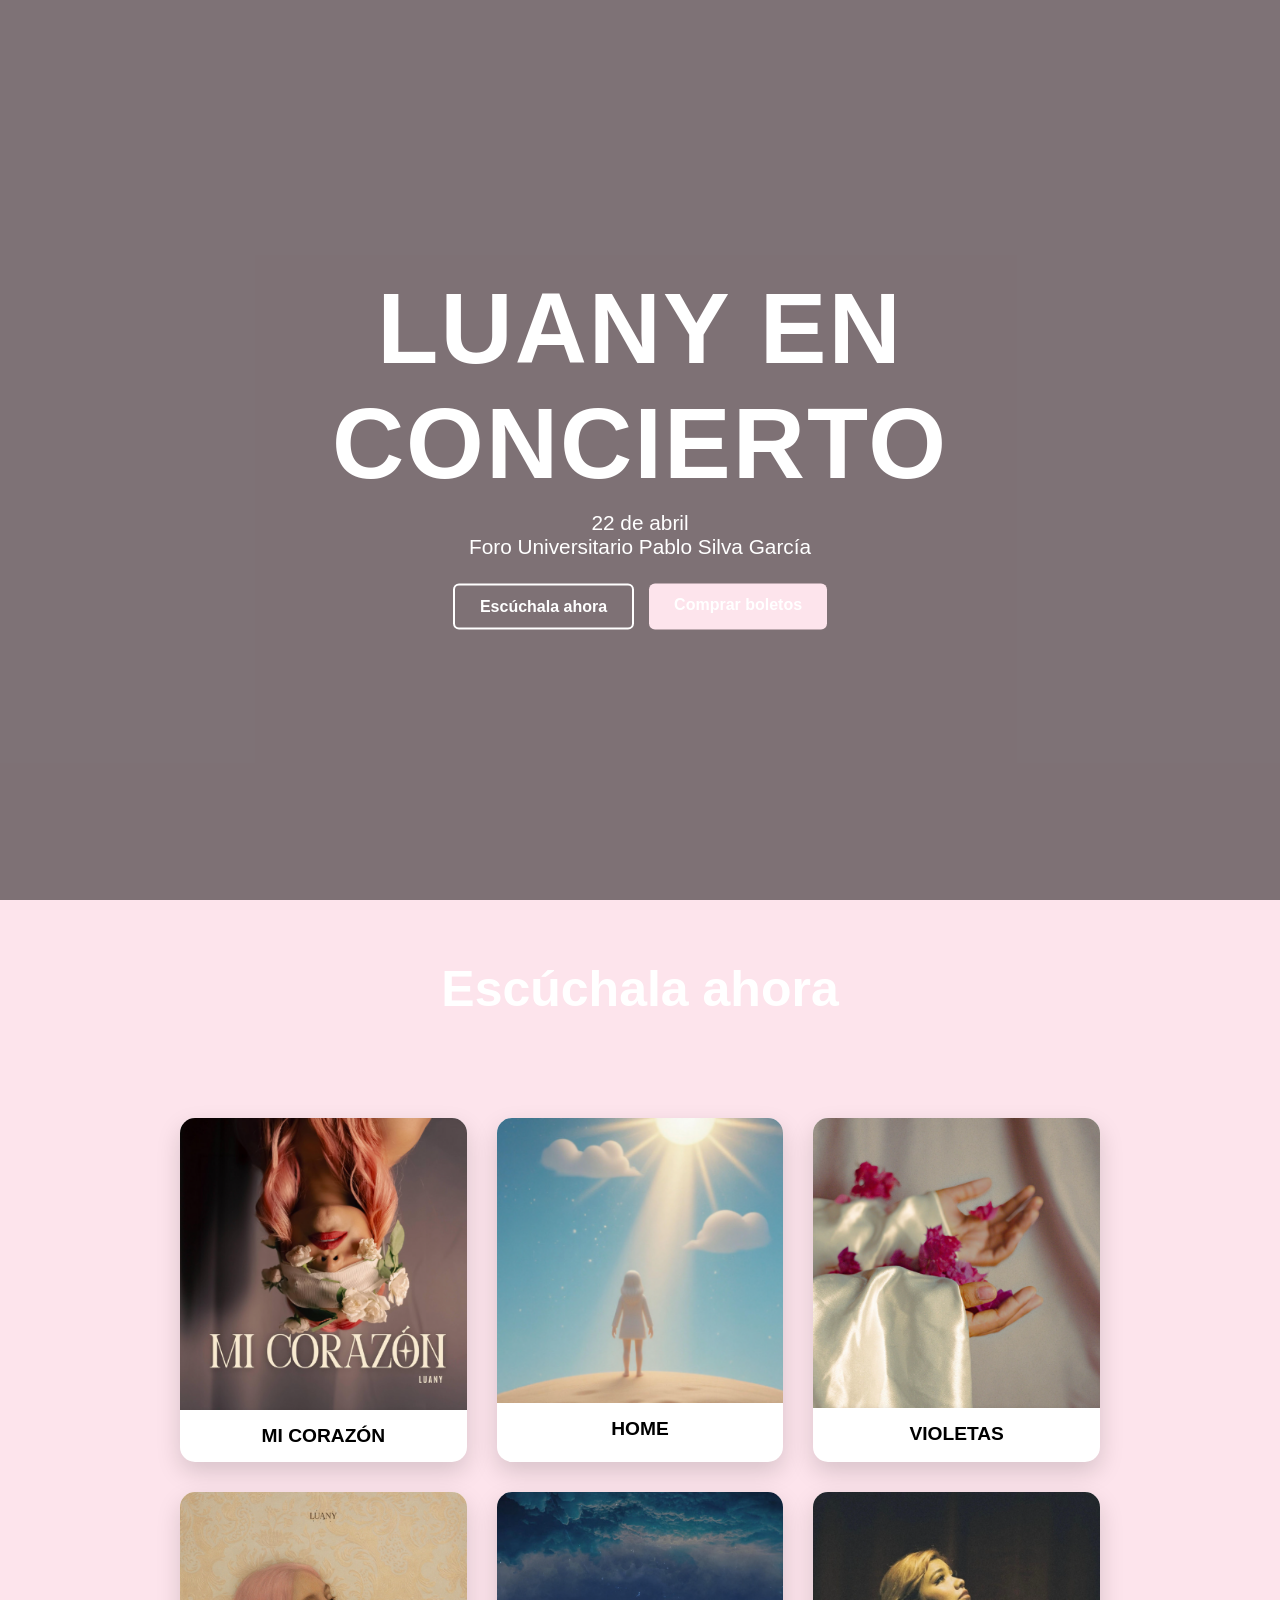
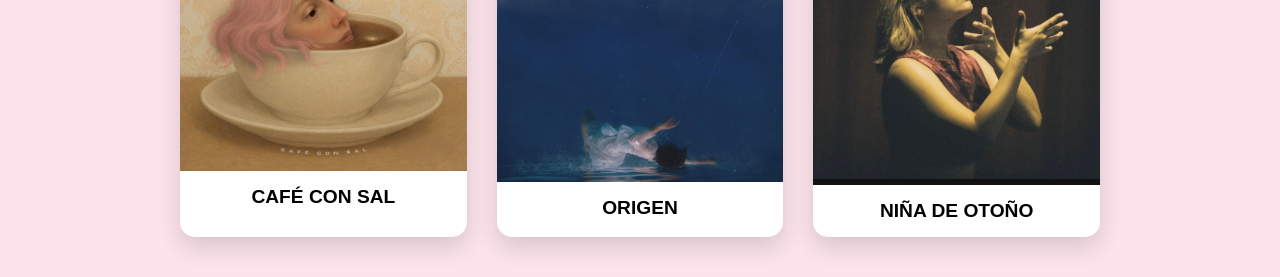
==== index.html @ 310a6f58 "index" ====
<!DOCTYPE html>
<html lang="es">
<head>
  <meta charset="UTF-8">
  <title>LUANY en Concierto</title>
  <meta name="viewport" content="width=device-width, initial-scale=1.0">

  <!-- CSS PRINCIPAL -->
  <link rel="stylesheet" href="styles/index.css">
</head>

<body>

  <!-- HEADER -->
  <header class="header">
    <video autoplay muted loop playsinline>
      <source src="images/video lu.mp4" type="video/mp4">
    </video>

    <div class="header-content">
      <h1>LUANY EN CONCIERTO</h1>
      <p>22 de abril<br>Foro Universitario Pablo Silva García</p>

      <div class="header-buttons">
        <a href="https://open.spotify.com/intl-es/artist/0pPDOq3urWHuXjQdTYVcab" target="_blank" class="btn btn-outline">
          Escúchala ahora
        </a>

        <a href="https://tusboletos.com" target="_blank" class="btn btn-solid">
          Comprar boletos
        </a>
      </div>
    </div>
  </header>

  <!-- SPOTIFY -->
  <section class="spotify-section">
    <h2>Escúchala ahora</h2>
  </section>

  <!-- BOXES -->
  <section class="boxes">

    <a href="https://open.spotify.com/intl-es/track/0FovSrwJq5ePSqWp1mTcDN" class="box">
      <img src="images/Mi corazon.png">
      <h3>MI CORAZÓN</h3>
    </a>

    <a href="https://open.spotify.com/intl-es/track/5P07LDV1emqJUY5qJsvNYA" class="box">
      <img src="images/home.png">
      <h3>HOME</h3>
    </a>

    <a href="https://open.spotify.com/intl-es/track/1ZY2Bf90O40gRVqHZzz78k" class="box">
      <img src="images/violetas.png">
      <h3>VIOLETAS</h3>
    </a>

    <a href="https://open.spotify.com/intl-es/track/6bkv3n73aaF5z6jUO8bYM9" class="box">
      <img src="images/café con sal.png">
      <h3>CAFÉ CON SAL</h3>
    </a>

    <a href="https://open.spotify.com/intl-es/track/3BKMckqT9OLmEzqIP6NJ6c" class="box">
      <img src="images/origen.png">
      <h3>ORIGEN</h3>
    </a>

    <a href="https://open.spotify.com/intl-es/track/6E2uSCe4YixjBWl4JBHFVh" class="box">
      <img src="images/Niña de otoño.png">
      <h3>NIÑA DE OTOÑO</h3>
    </a>

  </section>

</body>
</html>
---- styles/index.css ----
@import url('./blocks/header.css');
@import url('./blocks/buttons.css');
@import url('./blocks/spotify.css');
@import url('./blocks/boxes.css');
@import url('./blocks/responsive.css');

/* RESET GLOBAL */
* {
  margin: 0;
  padding: 0;
  box-sizing: border-box;
  font-family: Arial, sans-serif;
}

body {
  background: #fde4ec;
}
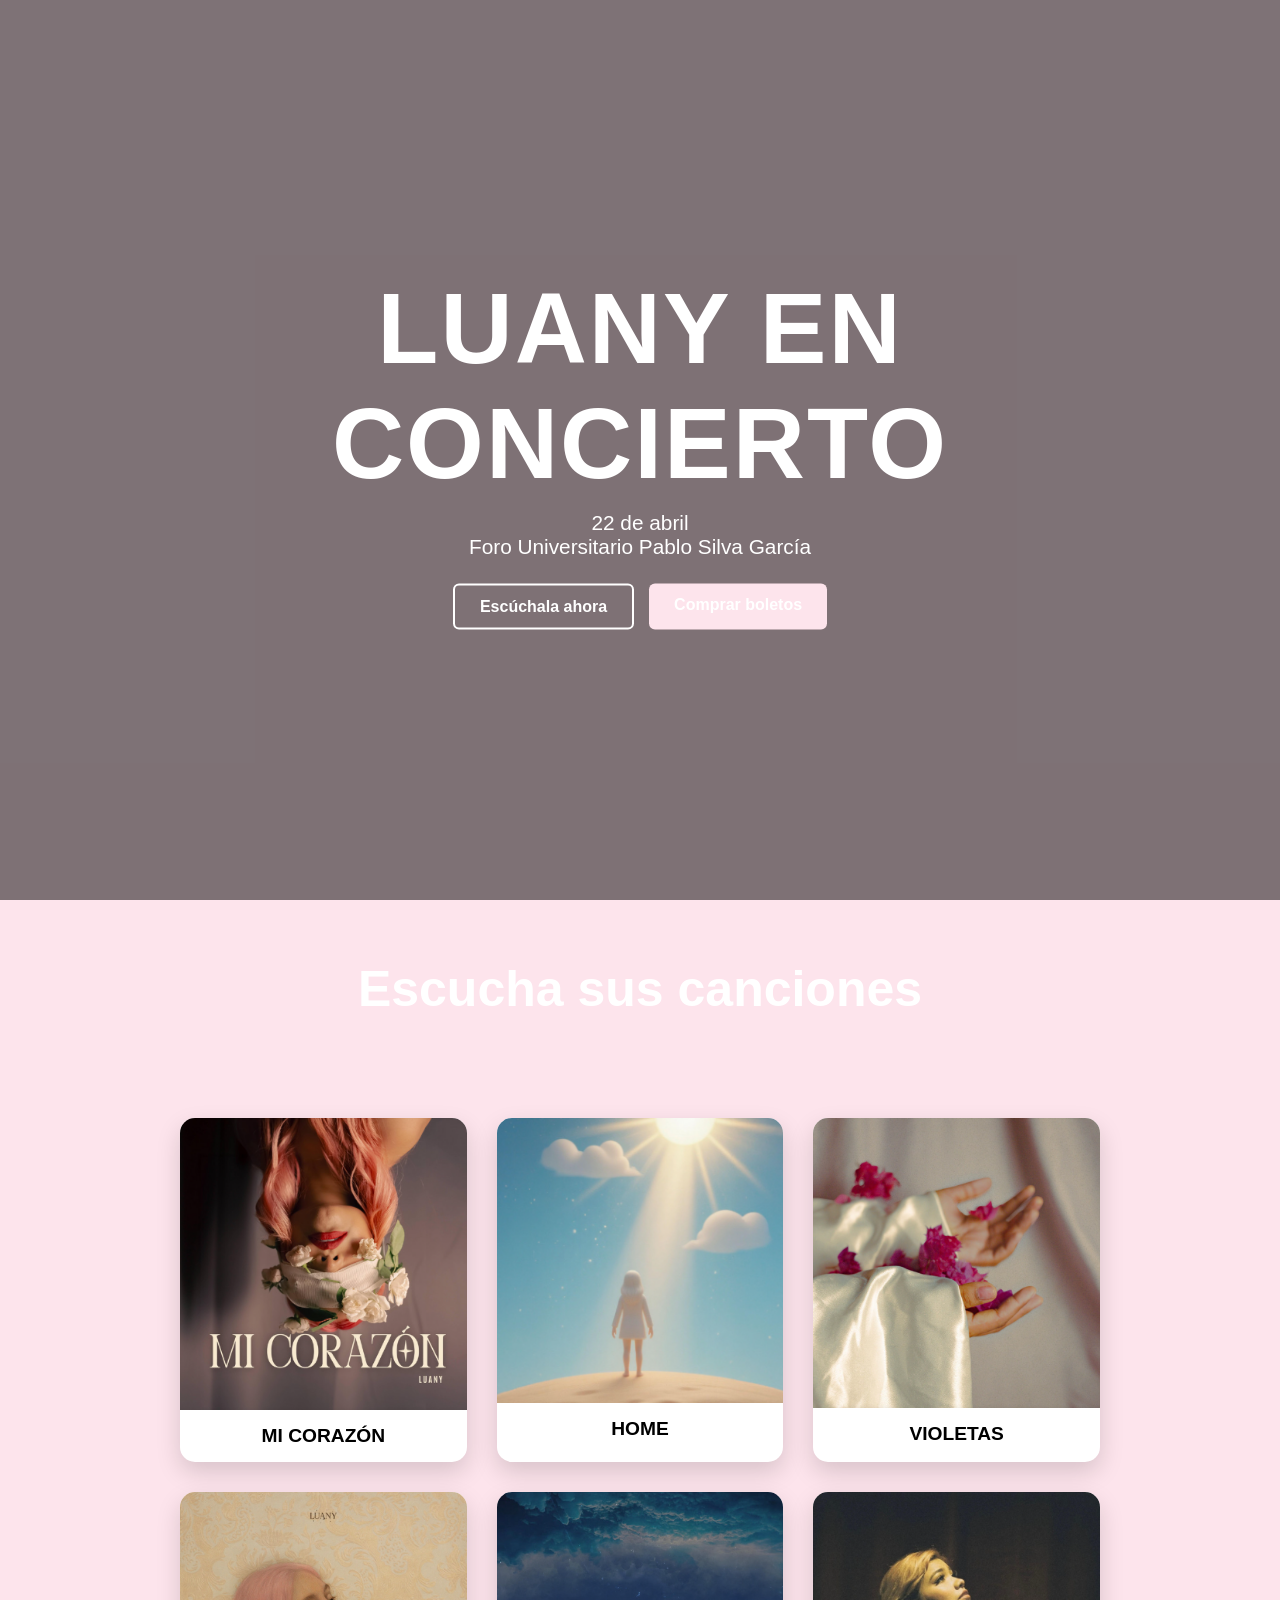
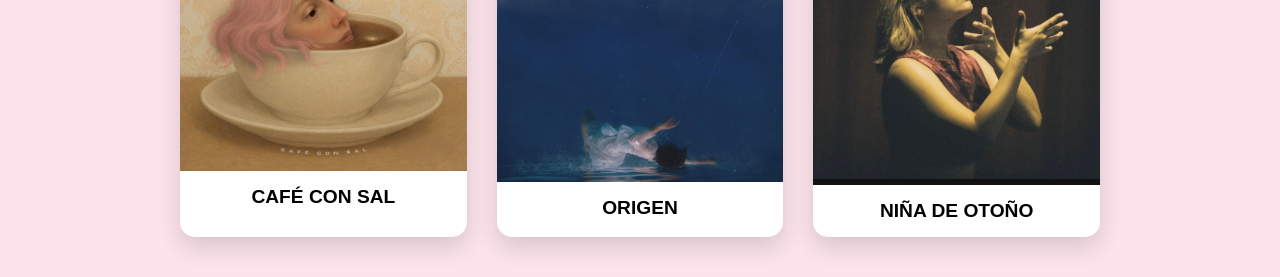
==== commit 5a55c4c2: "subheading" ====
--- a/index.html
+++ b/index.html
@@ -35,7 +35,7 @@
 
   <!-- SPOTIFY -->
   <section class="spotify-section">
-    <h2>Escúchala ahora</h2>
+    <h2>Escucha sus canciones</h2>
   </section>
 
   <!-- BOXES -->
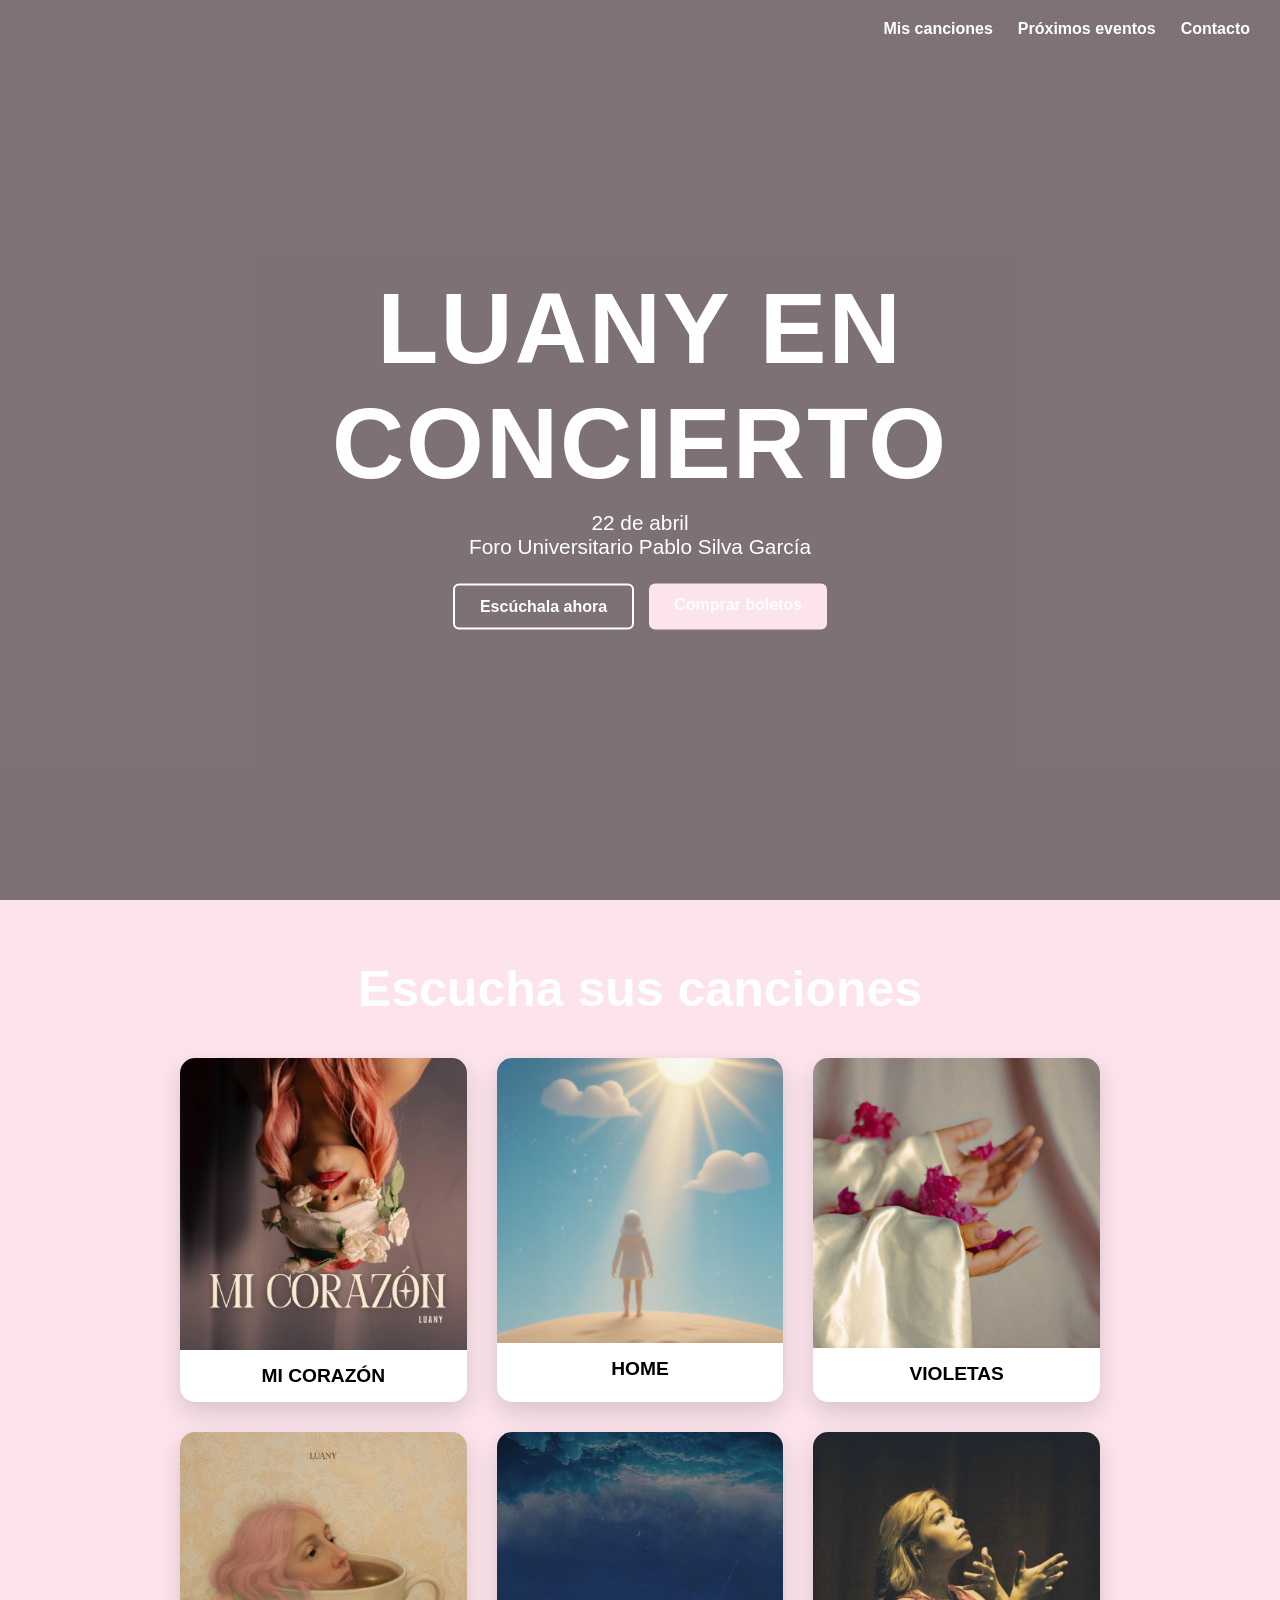
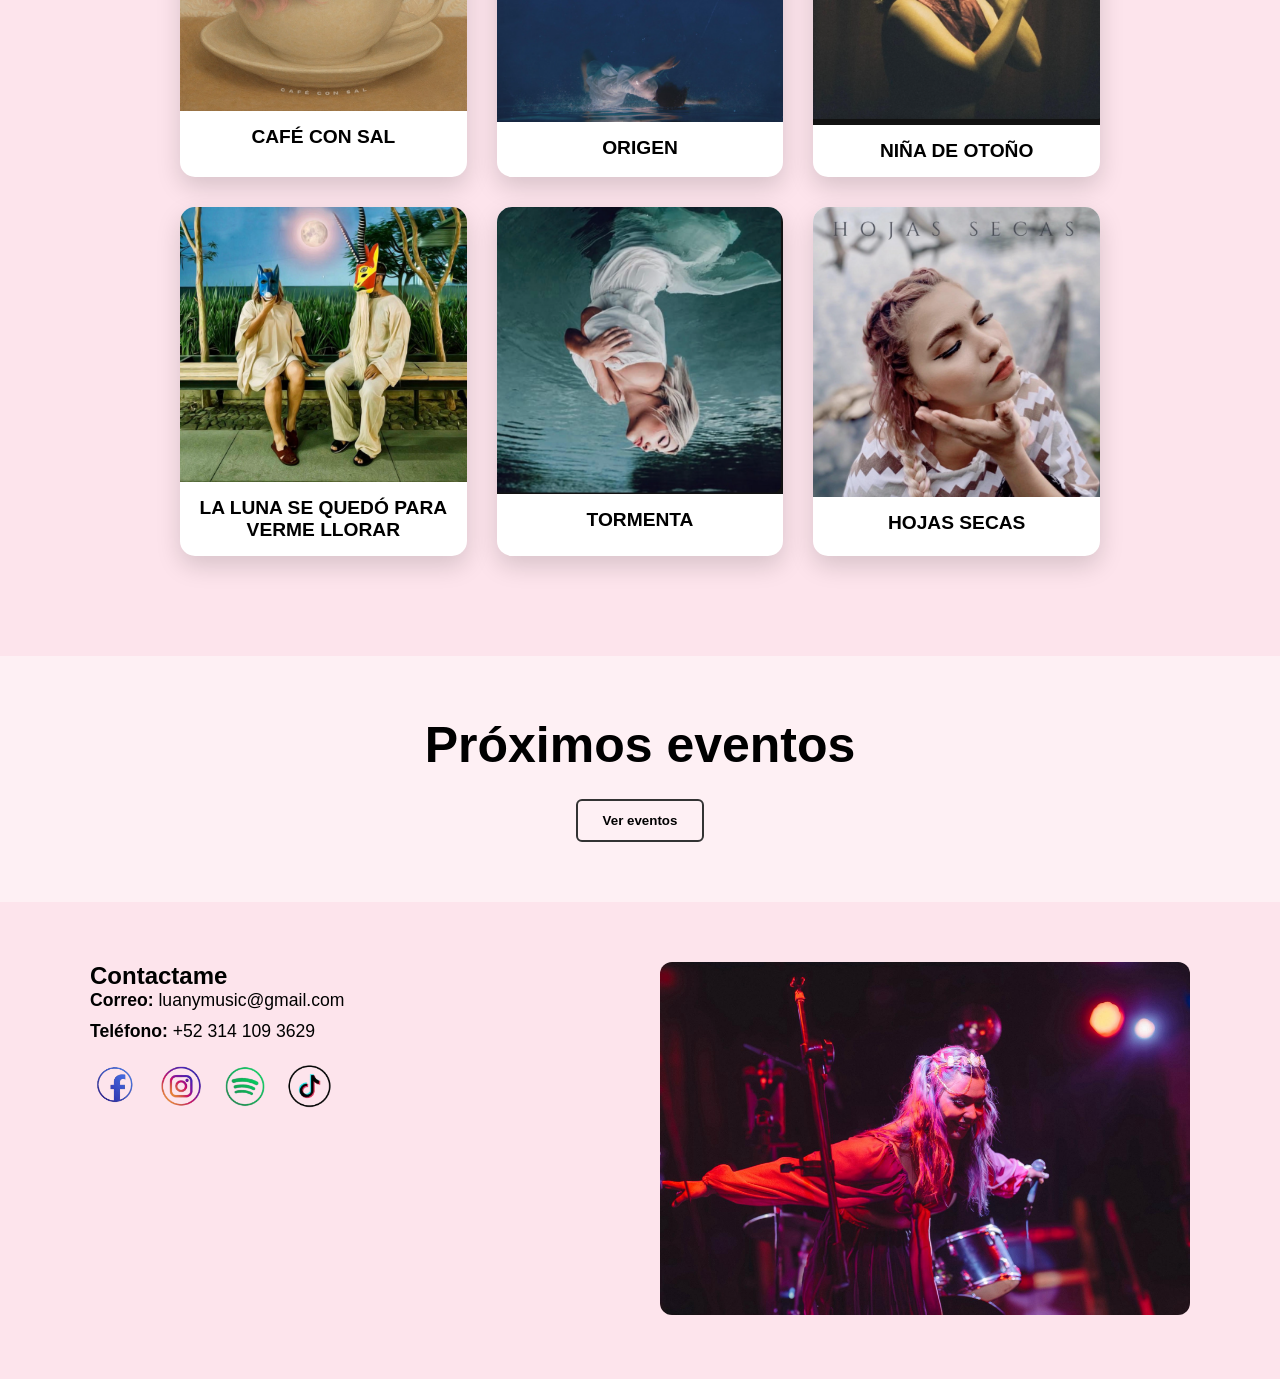
==== commit 41aa2947: "Landing page fixed" ====
--- a/index.html
+++ b/index.html
@@ -11,6 +11,15 @@
 
 <body>
 
+  <!-- MENU -->
+  <nav class="top-menu">
+    <ul>
+      <li><a href="#spotify">Mis canciones</a></li>
+      <li><a href="#events">Próximos eventos</a></li>
+      <li><a href="#contact">Contacto</a></li>
+    </ul>
+  </nav>
+
   <!-- HEADER -->
   <header class="header">
     <video autoplay muted loop playsinline>
@@ -22,7 +31,7 @@
       <p>22 de abril<br>Foro Universitario Pablo Silva García</p>
 
       <div class="header-buttons">
-        <a href="https://open.spotify.com/intl-es/artist/0pPDOq3urWHuXjQdTYVcab" target="_blank" class="btn btn-outline">
+        <a href="#spotify" class="btn btn-outline">
           Escúchala ahora
         </a>
 
@@ -34,44 +43,102 @@
   </header>
 
   <!-- SPOTIFY -->
-  <section class="spotify-section">
+  <section class="spotify-section" id="spotify">
     <h2>Escucha sus canciones</h2>
+
+    <div class="boxes">
+      <a href="https://open.spotify.com/intl-es/track/0FovSrwJq5ePSqWp1mTcDN" class="box">
+        <img src="images/Mi corazon.png">
+        <h3>MI CORAZÓN</h3>
+      </a>
+      <a href="https://open.spotify.com/intl-es/track/5P07LDV1emqJUY5qJsvNYA" class="box">
+        <img src="images/home.png">
+        <h3>HOME</h3>
+      </a>
+      <a href="https://open.spotify.com/intl-es/track/1ZY2Bf90O40gRVqHZzz78k" class="box">
+        <img src="images/violetas.png">
+        <h3>VIOLETAS</h3>
+      </a>
+      <a href="https://open.spotify.com/intl-es/track/6bkv3n73aaF5z6jUO8bYM9" class="box">
+        <img src="images/café con sal.png">
+        <h3>CAFÉ CON SAL</h3>
+      </a>
+      <a href="https://open.spotify.com/intl-es/track/3BKMckqT9OLmEzqIP6NJ6c" class="box">
+        <img src="images/origen.png">
+        <h3>ORIGEN</h3>
+      </a>
+      <a href="https://open.spotify.com/intl-es/track/6E2uSCe4YixjBWl4JBHFVh" class="box">
+        <img src="images/Niña de otoño.png">
+        <h3>NIÑA DE OTOÑO</h3>
+      </a>
+      <a href="https://open.spotify.com/intl-es/track/4MKMNF5pAHtnmZQXdXywjV" class="box">
+        <img src="images/la luna se quedó para verme llorar.png">
+        <h3>LA LUNA SE QUEDÓ PARA VERME LLORAR</h3>
+      </a>
+      <a href="https://open.spotify.com/intl-es/track/2Mbz1H6vBgFDQACqLvnP8N" class="box">
+        <img src="images/Tormenta.png">
+        <h3>TORMENTA</h3>
+      </a>
+        <a href="https://open.spotify.com/intl-es/track/5bHj7e5V6h7bfgYBkbsmNY" class="box">
+        <img src="images/hojas secas.png">
+        <h3>HOJAS SECAS</h3>
+      </a>
+    </div>
   </section>
 
-  <!-- BOXES -->
-  <section class="boxes">
+  <!-- EVENTOS -->
+  <section class="events-section" id="events">
+    <h2>Próximos eventos</h2>
 
-    <a href="https://open.spotify.com/intl-es/track/0FovSrwJq5ePSqWp1mTcDN" class="box">
-      <img src="images/Mi corazon.png">
-      <h3>MI CORAZÓN</h3>
-    </a>
+    <div id="dropdown" class="dropdown">
+      <button class="dropdown-btn">Ver eventos</button>
 
-    <a href="https://open.spotify.com/intl-es/track/5P07LDV1emqJUY5qJsvNYA" class="box">
-      <img src="images/home.png">
-      <h3>HOME</h3>
-    </a>
+      <div class="dropdown-content">
+        <div class="boxes events-grid">
 
-    <a href="https://open.spotify.com/intl-es/track/1ZY2Bf90O40gRVqHZzz78k" class="box">
-      <img src="images/violetas.png">
-      <h3>VIOLETAS</h3>
-    </a>
+          <a href="#" class="box">
+            <img src="images/Luany en concierto.jpeg">
+            <h3>22 de abril Foro Pablo Silva Garcia 7:30 pm</h3>
+          </a>
 
-    <a href="https://open.spotify.com/intl-es/track/6bkv3n73aaF5z6jUO8bYM9" class="box">
-      <img src="images/café con sal.png">
-      <h3>CAFÉ CON SAL</h3>
-    </a>
+          <a href="#" class="box">
+            <img src="images/feria del ponche pan y cafe.jpg">
+            <h3>6 de Abril feria del ponche pan y café 8:00 pm</h3>
+          </a>
 
-    <a href="https://open.spotify.com/intl-es/track/3BKMckqT9OLmEzqIP6NJ6c" class="box">
-      <img src="images/origen.png">
-      <h3>ORIGEN</h3>
-    </a>
+          <a href="#" class="box">
+            <img src="images/museo fernando del paso.jpg">
+            <h3>27 de Abril Museo Fernando del Paso 7:30 pm</h3>
+          </a>
+        </div>
+      </div>
+    </div>
+  </section>
 
-    <a href="https://open.spotify.com/intl-es/track/6E2uSCe4YixjBWl4JBHFVh" class="box">
-      <img src="images/Niña de otoño.png">
-      <h3>NIÑA DE OTOÑO</h3>
-    </a>
+  <!-- CONTACTO -->
+  <section class="contact-section" id="contact">
+    <div class="contact-container">
+      <div class="contact-info">
+        <h2>Contactame</h2>
+        <p><strong>Correo:</strong> luanymusic@gmail.com</p>
+        <p><strong>Teléfono:</strong> +52 314 109 3629</p>
 
+        <div class="social-grid">
+          <a href="https://www.facebook.com/LUANYMusic"><img src="images/facebook.png"></a>
+          <a href="https://www.instagram.com/luanymusic?igsh=MXRqczRxb2J0NDJybg=="><img src="images/Instagram.png"></a>
+          <a href="https://open.spotify.com/artist/0pPDOq3urWHuXjQdTYVcab?si=XVu_6P_kRNu_0aj_-ebFLw"><img src="images/spotify.png"></a>
+          <a href="https://www.tiktok.com/@luanymusic?_r=1&_t=ZS-94zHINprar7"><img src="images/tiktok.png"></a>
+        </div>
+      </div>
+
+      <div class="contact-image">
+        <img src="images/LuanyMusic.jpg">
+      </div>
+    </div>
   </section>
+
+  <!-- JS -->
+  <script src="scripts/dropdown.js"></script>
 
 </body>
 </html>
--- a/styles/index.css
+++ b/styles/index.css
@@ -3,6 +3,9 @@
 @import url('./blocks/spotify.css');
 @import url('./blocks/boxes.css');
 @import url('./blocks/responsive.css');
+@import url('./blocks/events.css');
+@import url('./blocks/contact.css');
+@import url('./blocks/menu.css');
 
 /* RESET GLOBAL */
 * {
@@ -14,4 +17,33 @@
 
 body {
   background: #fde4ec;
+  scroll-behavior: smooth; /* Para que los enlaces de scroll sean suaves */
+}
+
+/* MENU LATERAL */
+.side-menu {
+  position: fixed;
+  top: 50%;
+  left: 10px;
+  transform: translateY(-50%);
+  z-index: 1000;
+}
+
+.side-menu ul {
+  list-style: none;
+}
+
+.side-menu li {
+  margin: 15px 0;
+}
+
+.side-menu a {
+  text-decoration: none;
+  color: #333;
+  font-weight: bold;
+  transition: color 0.3s;
+}
+
+.side-menu a:hover {
+  color: #1DB954;
 }
